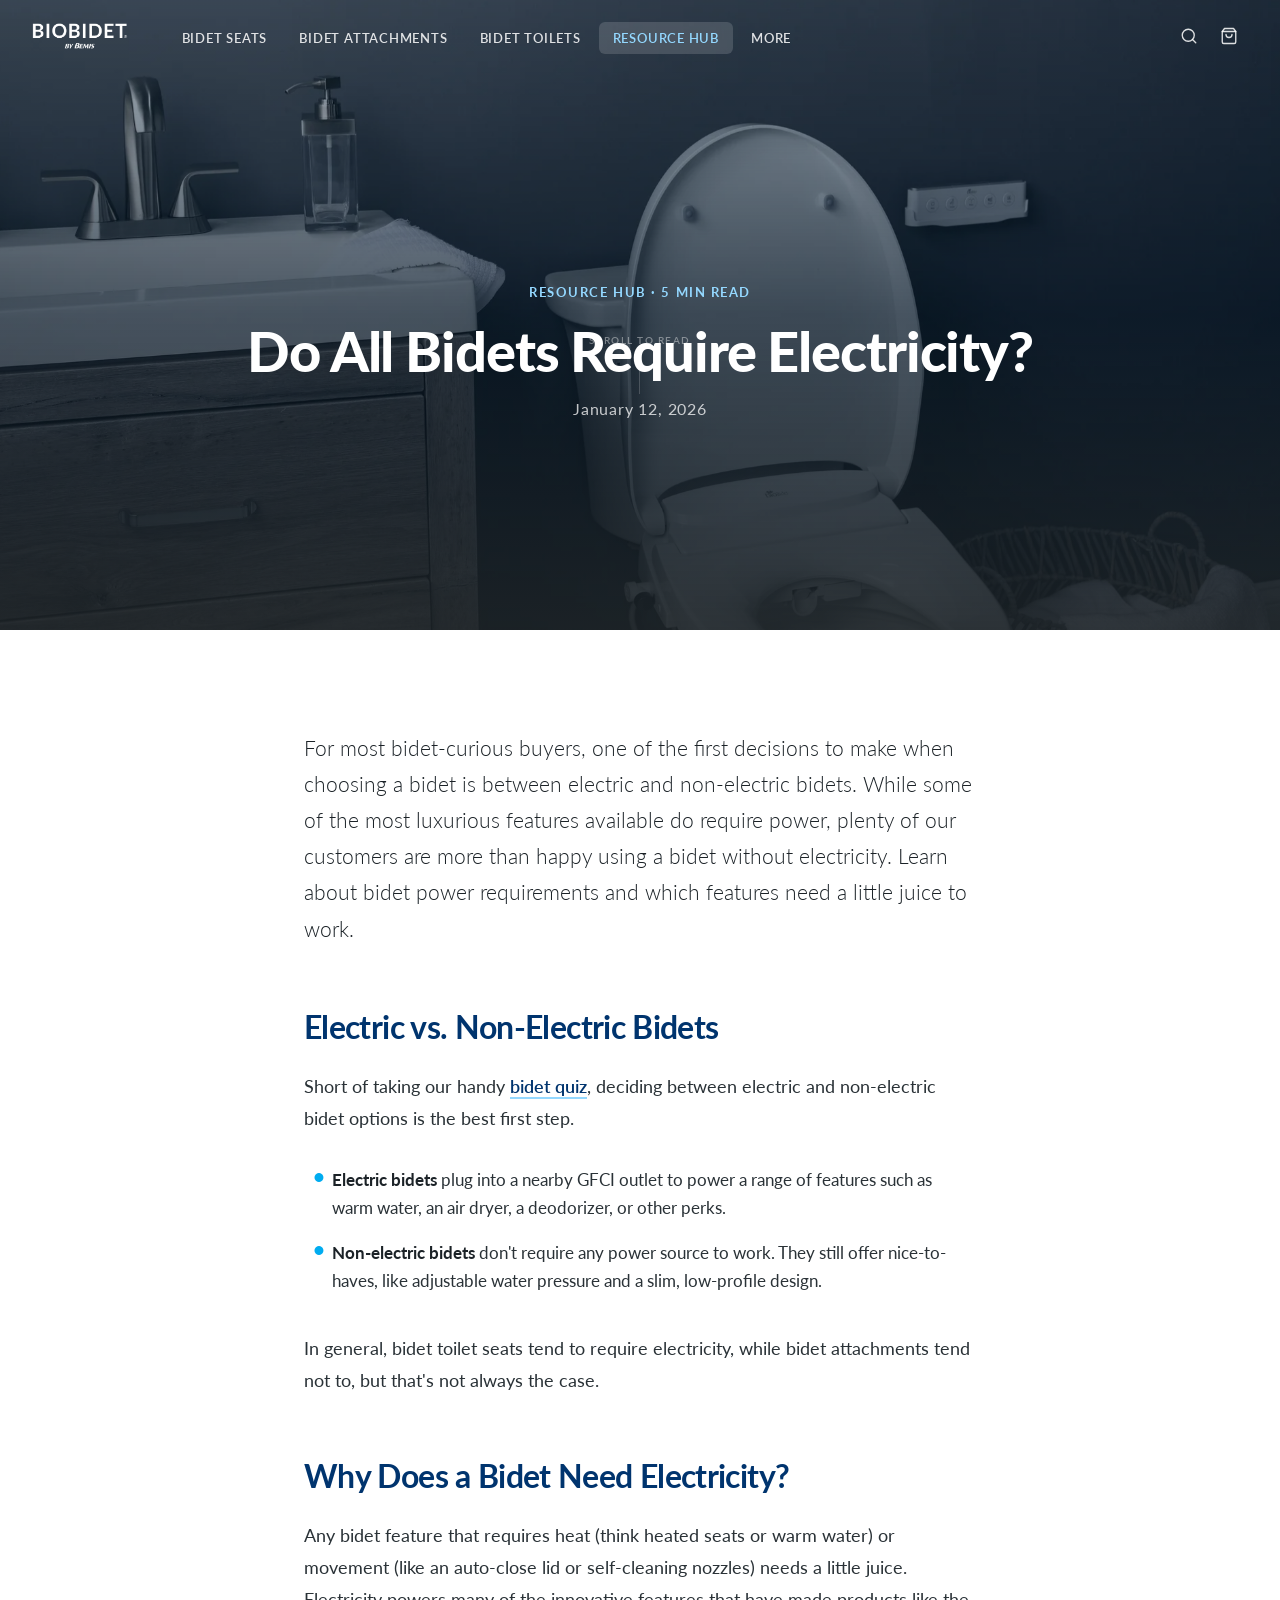
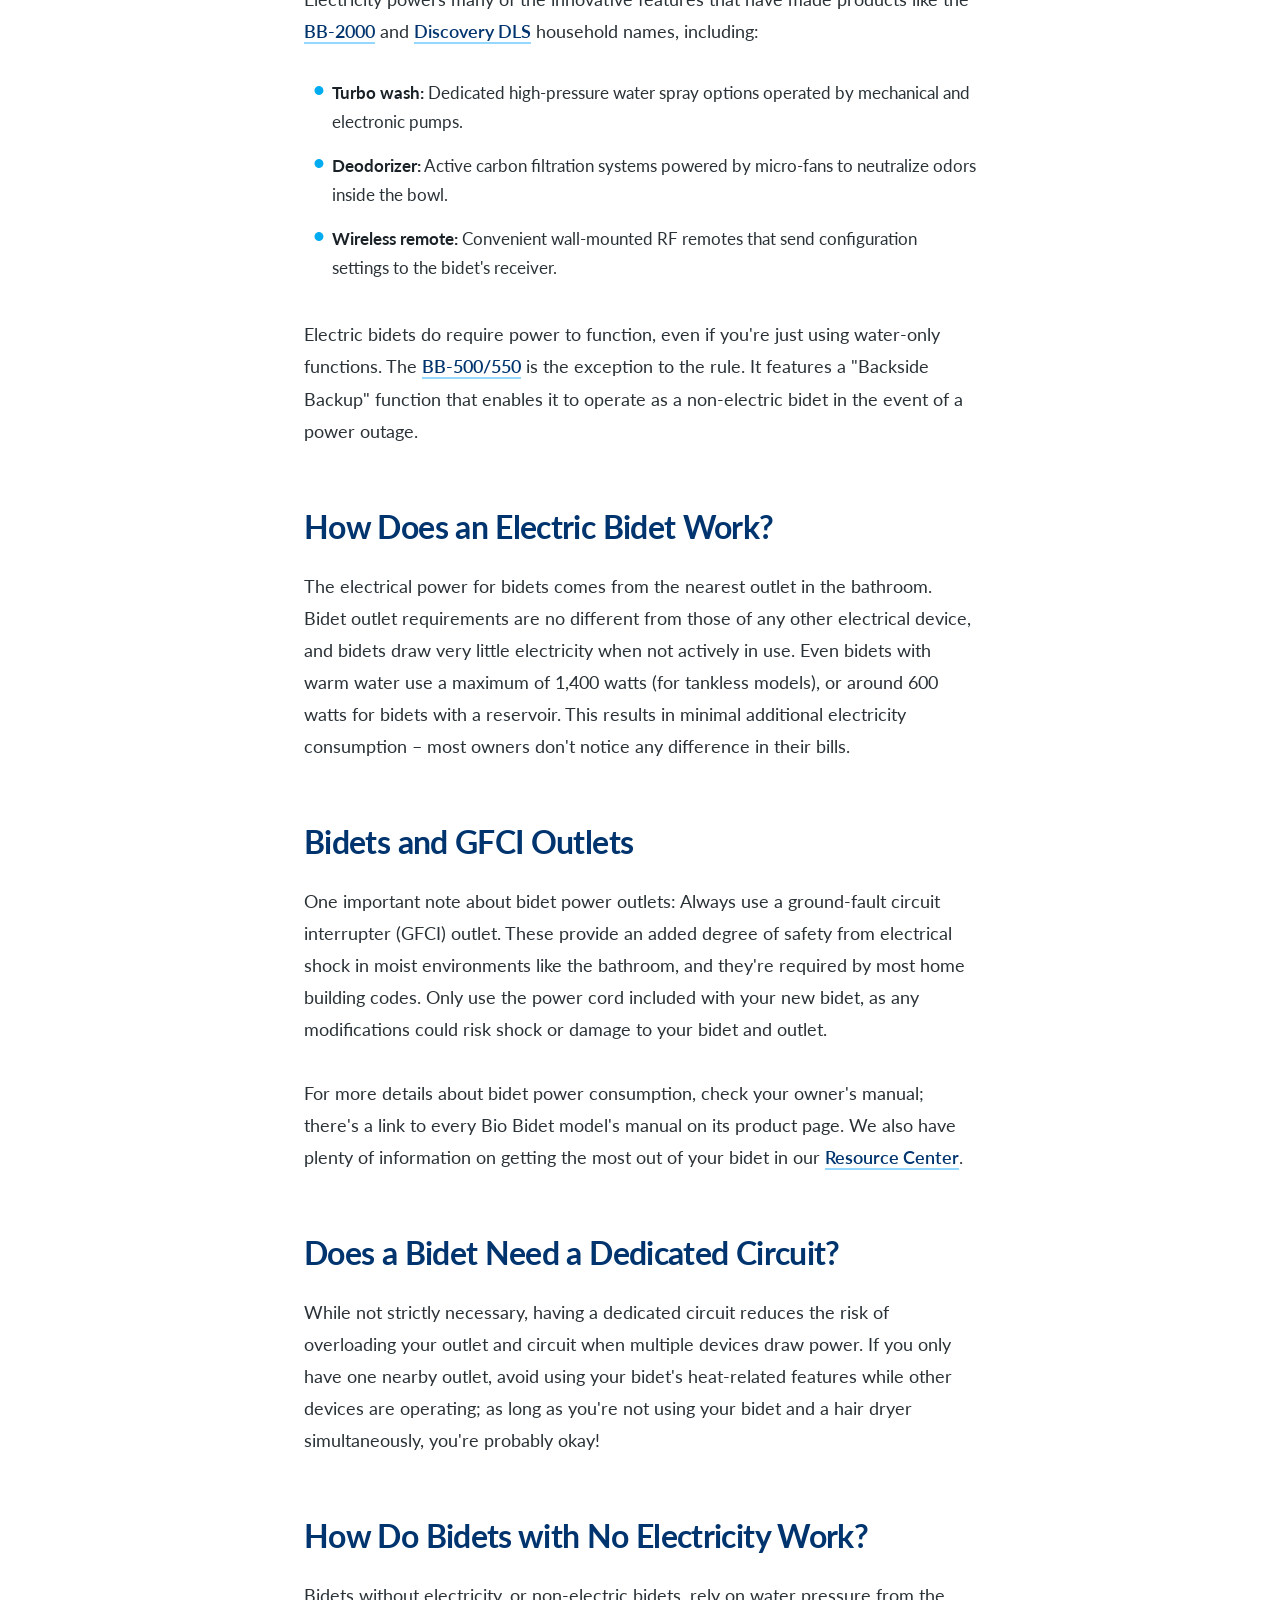
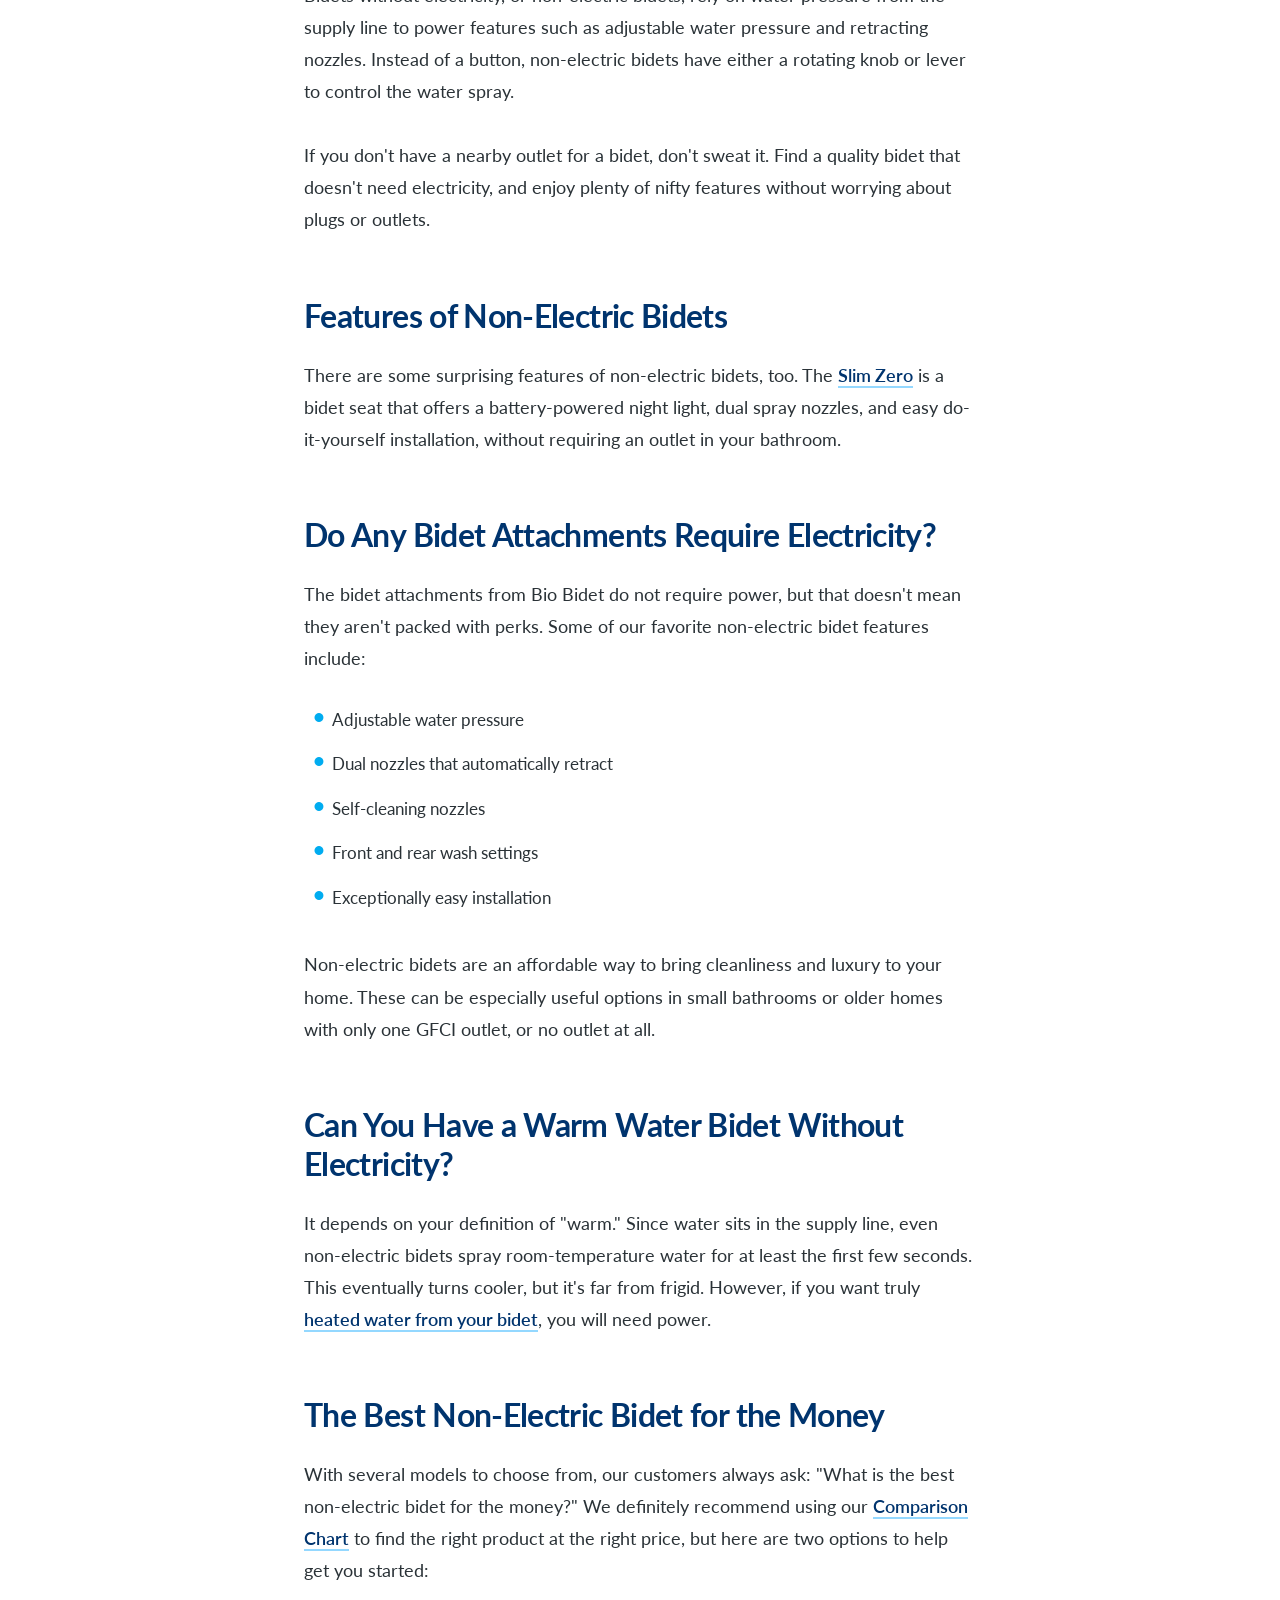
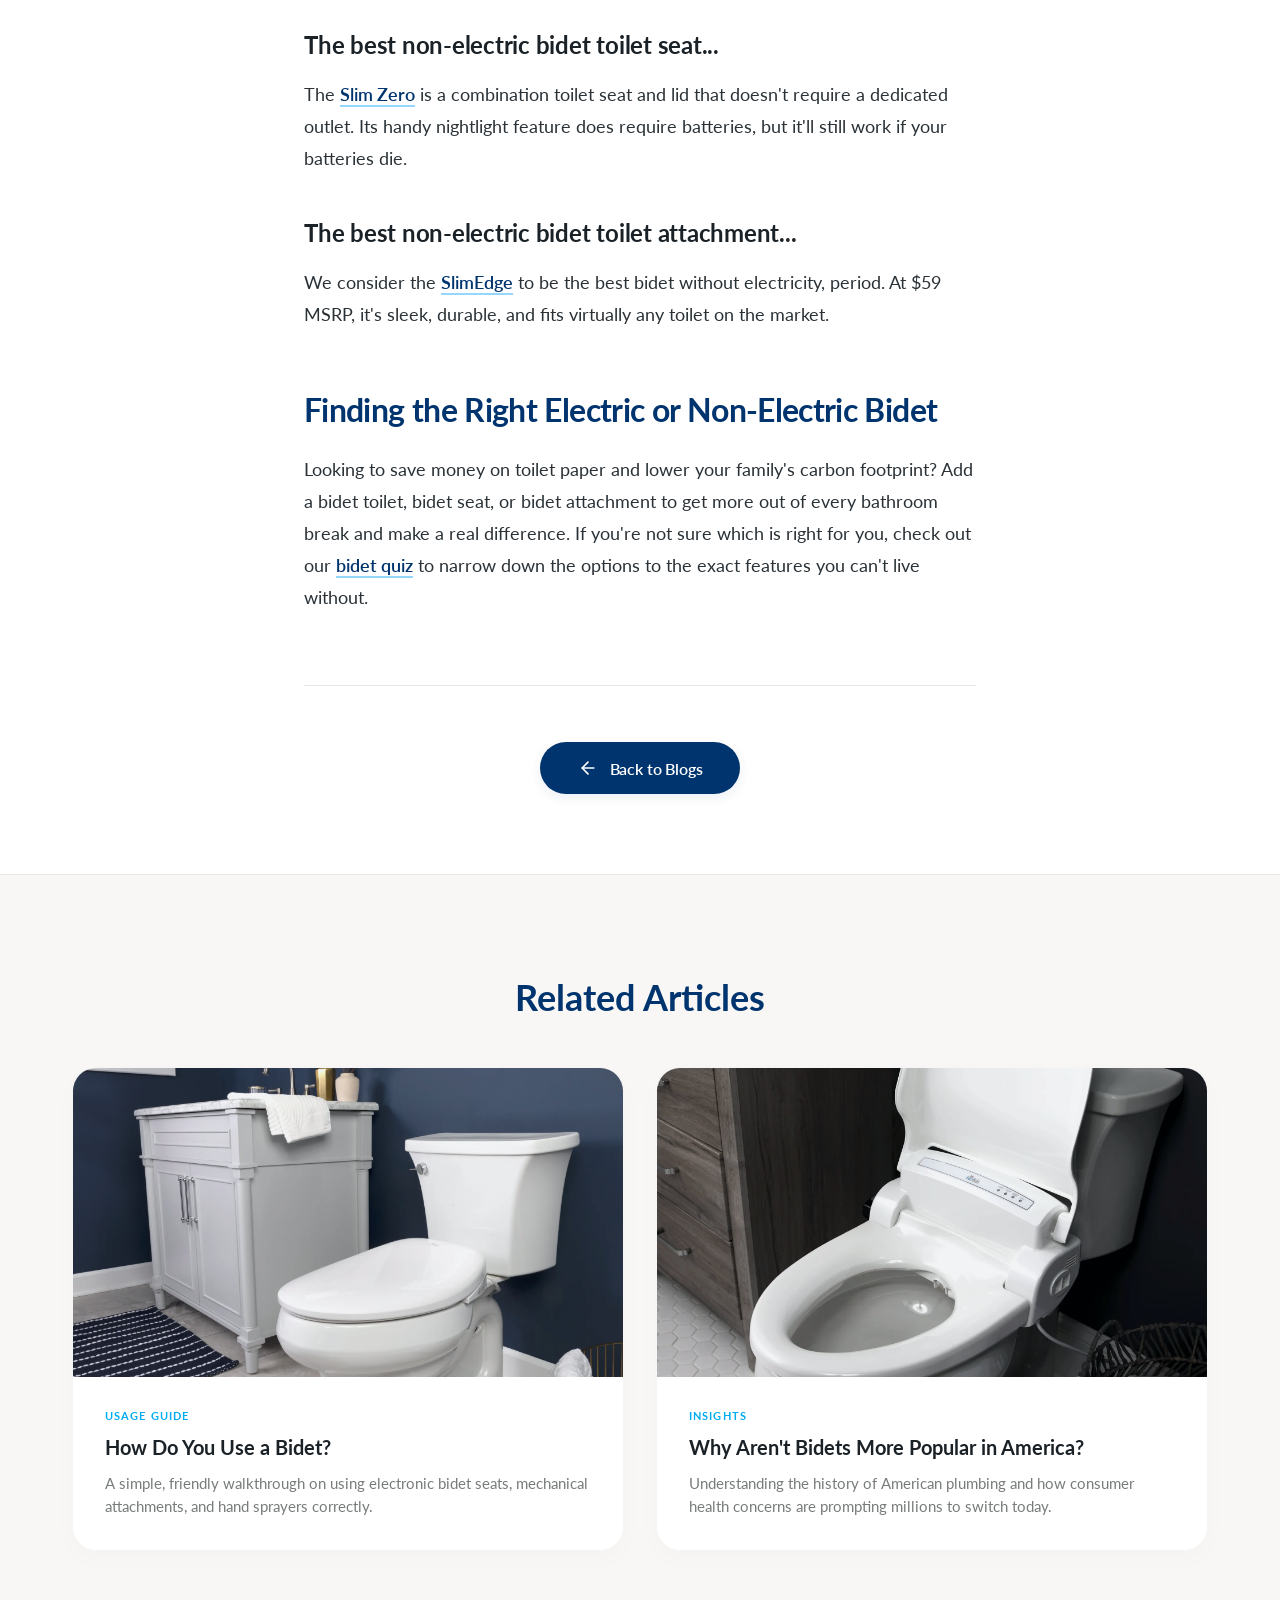
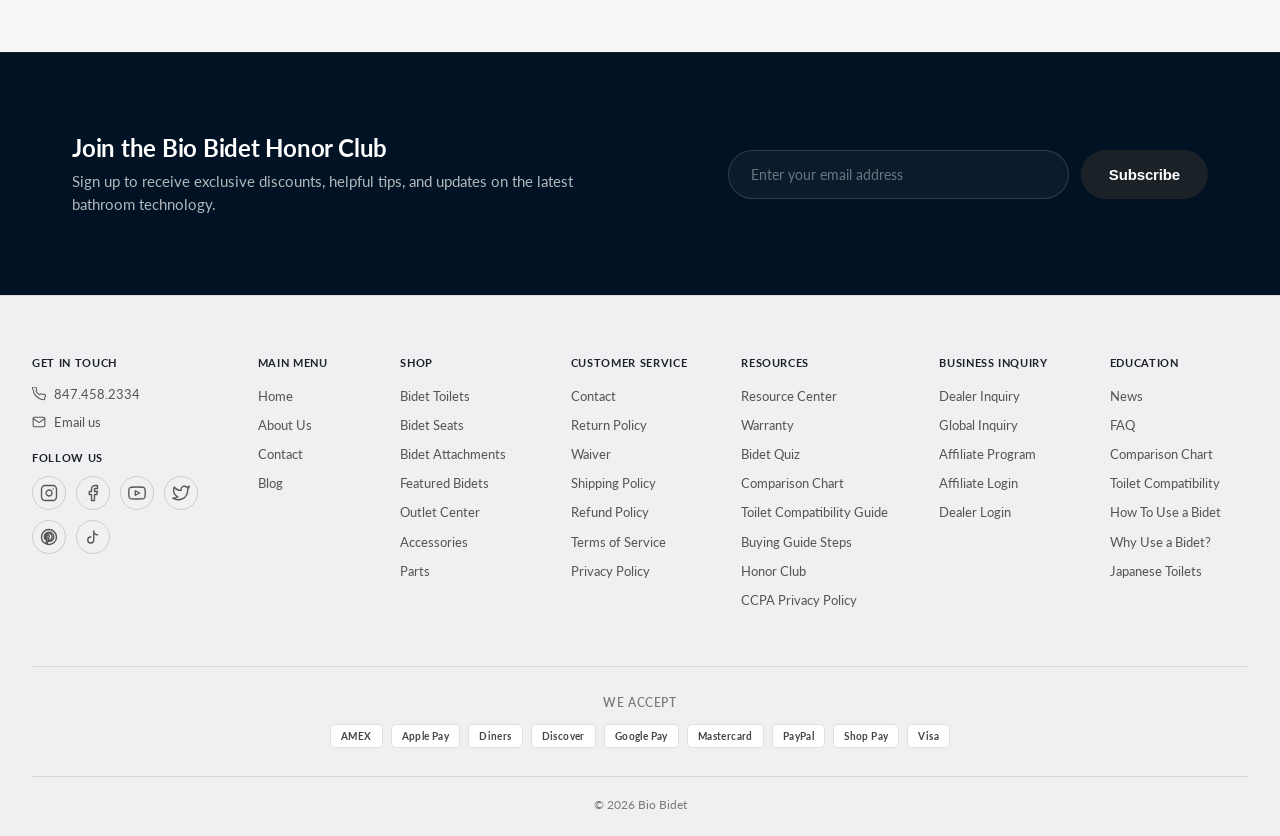
==== wireframes/blog/index.html @ ad61c3a8 "feat: implement blog page wireframe with dedicated styling and navigation integration." ====
<!doctype html>
<html lang="en">
	<head>
		<meta charset="UTF-8" />
		<meta
			name="viewport"
			content="width=device-width, initial-scale=1.0"
		/>
		<title>Do All Bidets Require Electricity? | Bio Bidet</title>
		
		<!-- Google Fonts - Lato -->
		<link rel="preconnect" href="https://fonts.googleapis.com">
		<link rel="preconnect" href="https://fonts.gstatic.com" crossorigin>
		<link href="https://fonts.googleapis.com/css2?family=Lato:ital,wght@0,100;0,300;0,400;0,700;0,900;1,100;1,300;1,400;1,700;1,900&display=swap" rel="stylesheet">
		
		<link
			rel="stylesheet"
			href="styles.css"
		/>
	</head>
	<body>
		<!-- HEADER -->
		<header
			class="site-header transparent-header"
			id="site-header"
		>
			<nav class="nav-inner">
				<a
					href="../../index.html"
					class="nav-logo"
				>
					<img
						src="../../biobidet_images/newbiologo_white_5fd1c86d-9ed9-4a33-ad0b-62abd472718f_160x@2x.avif"
						alt="BioBidet by Bemis"
					/>
				</a>
				<ul class="nav-links">
					<li><a href="../homepage/index.html#featured-seats">Bidet Seats</a></li>
					<li><a href="../homepage/index.html#types">Bidet Attachments</a></li>
					<li><a href="../homepage/index.html#types">Bidet Toilets</a></li>
					<li><a href="index.html" class="active">Resource Hub</a></li>
					<li><a href="../homepage/index.html#support">More</a></li>
				</ul>
				<div class="nav-actions">
					<a
						href="#"
						class="nav-icon"
						aria-label="Search"
					>
						<svg
							width="18"
							height="18"
							viewBox="0 0 24 24"
							fill="none"
							stroke="currentColor"
							stroke-width="1.8"
							stroke-linecap="round"
							stroke-linejoin="round"
						>
							<circle
								cx="11"
								cy="11"
								r="8"
							></circle>
							<line
								x1="21"
								y1="21"
								x2="16.65"
								y2="16.65"
							></line>
						</svg>
					</a>
					<a
						href="#"
						class="nav-icon"
						aria-label="Cart"
					>
						<svg
							width="18"
							height="18"
							viewBox="0 0 24 24"
							fill="none"
							stroke="currentColor"
							stroke-width="1.8"
							stroke-linecap="round"
							stroke-linejoin="round"
						>
							<path d="M6 2L3 6v14a2 2 0 002 2h14a2 2 0 002-2V6l-3-4z"></path>
							<line
								x1="3"
								y1="6"
								x2="21"
								y2="6"
							></line>
							<path d="M16 10a4 4 0 01-8 0"></path>
						</svg>
					</a>
				</div>
			</nav>
		</header>

		<main>
			<!-- FEATURED IMAGE BACKGROUND HERO -->
			<section class="blog-hero">
				<div class="hero-media">
					<img
						src="../../biobidet_images/discovery-dls-lifestyle_web.webp"
						alt="Discovery DLS Premium Bathroom Staging"
						class="hero-img"
					/>
					<div class="hero-overlay"></div>
				</div>
				<div class="hero-content">
					<p class="hero-eyebrow">Resource Hub &middot; 5 min read</p>
					<h1 class="hero-headline">Do All Bidets Require Electricity?</h1>
					<p class="hero-date">January 12, 2026</p>
					<div class="hero-scroll">
						<span>Scroll to read</span>
						<div class="scroll-line"></div>
					</div>
				</div>
			</section>

			<!-- SINGLE COLUMN EDITORIAL ARTICLE BODY -->
			<article class="blog-post-body">
				<div class="container container--narrow">
					
					<p class="article-paragraph lead-paragraph">
						For most bidet-curious buyers, one of the first decisions to make when choosing a bidet is between electric and non-electric bidets. While some of the most luxurious features available do require power, plenty of our customers are more than happy using a bidet without electricity. Learn about bidet power requirements and which features need a little juice to work.
					</p>

					<h2 class="article-h2">Electric vs. Non-Electric Bidets</h2>
					
					<p class="article-paragraph">
						Short of taking our handy <a href="../homepage/index.html#support" class="article-link">bidet quiz</a>, deciding between electric and non-electric bidet options is the best first step.
					</p>
					
					<ul class="article-list">
						<li><strong>Electric bidets</strong> plug into a nearby GFCI outlet to power a range of features such as warm water, an air dryer, a deodorizer, or other perks.</li>
						<li><strong>Non-electric bidets</strong> don't require any power source to work. They still offer nice-to-haves, like adjustable water pressure and a slim, low-profile design.</li>
					</ul>
					
					<p class="article-paragraph">
						In general, bidet toilet seats tend to require electricity, while bidet attachments tend not to, but that's not always the case.
					</p>

					<h2 class="article-h2">Why Does a Bidet Need Electricity?</h2>
					
					<p class="article-paragraph">
						Any bidet feature that requires heat (think heated seats or warm water) or movement (like an auto-close lid or self-cleaning nozzles) needs a little juice. Electricity powers many of the innovative features that have made products like the <a href="../pdp/v2/index.html" class="article-link">BB-2000</a> and <a href="../pdp/v2/index.html" class="article-link">Discovery DLS</a> household names, including:
					</p>
					
					<ul class="article-list">
						<li><strong>Turbo wash:</strong> Dedicated high-pressure water spray options operated by mechanical and electronic pumps.</li>
						<li><strong>Deodorizer:</strong> Active carbon filtration systems powered by micro-fans to neutralize odors inside the bowl.</li>
						<li><strong>Wireless remote:</strong> Convenient wall-mounted RF remotes that send configuration settings to the bidet's receiver.</li>
					</ul>
					
					<p class="article-paragraph">
						Electric bidets do require power to function, even if you're just using water-only functions. The <a href="../pdp/v2/index.html" class="article-link">BB-500/550</a> is the exception to the rule. It features a "Backside Backup" function that enables it to operate as a non-electric bidet in the event of a power outage.
					</p>

					<h2 class="article-h2">How Does an Electric Bidet Work?</h2>
					
					<p class="article-paragraph">
						The electrical power for bidets comes from the nearest outlet in the bathroom. Bidet outlet requirements are no different from those of any other electrical device, and bidets draw very little electricity when not actively in use. Even bidets with warm water use a maximum of 1,400 watts (for tankless models), or around 600 watts for bidets with a reservoir. This results in minimal additional electricity consumption – most owners don't notice any difference in their bills.
					</p>

					<h2 class="article-h2">Bidets and GFCI Outlets</h2>
					
					<p class="article-paragraph">
						One important note about bidet power outlets: Always use a ground-fault circuit interrupter (GFCI) outlet. These provide an added degree of safety from electrical shock in moist environments like the bathroom, and they're required by most home building codes. Only use the power cord included with your new bidet, as any modifications could risk shock or damage to your bidet and outlet.
					</p>
					
					<p class="article-paragraph">
						For more details about bidet power consumption, check your owner's manual; there's a link to every Bio Bidet model's manual on its product page. We also have plenty of information on getting the most out of your bidet in our <a href="../homepage/index.html#support" class="article-link">Resource Center</a>.
					</p>

					<h2 class="article-h2">Does a Bidet Need a Dedicated Circuit?</h2>
					
					<p class="article-paragraph">
						While not strictly necessary, having a dedicated circuit reduces the risk of overloading your outlet and circuit when multiple devices draw power. If you only have one nearby outlet, avoid using your bidet's heat-related features while other devices are operating; as long as you're not using your bidet and a hair dryer simultaneously, you're probably okay!
					</p>

					<h2 class="article-h2">How Do Bidets with No Electricity Work?</h2>
					
					<p class="article-paragraph">
						Bidets without electricity, or non-electric bidets, rely on water pressure from the supply line to power features such as adjustable water pressure and retracting nozzles. Instead of a button, non-electric bidets have either a rotating knob or lever to control the water spray.
					</p>
					
					<p class="article-paragraph">
						If you don't have a nearby outlet for a bidet, don't sweat it. Find a quality bidet that doesn't need electricity, and enjoy plenty of nifty features without worrying about plugs or outlets.
					</p>

					<h2 class="article-h2">Features of Non-Electric Bidets</h2>
					
					<p class="article-paragraph">
						There are some surprising features of non-electric bidets, too. The <a href="../pdp/v2/index.html" class="article-link">Slim Zero</a> is a bidet seat that offers a battery-powered night light, dual spray nozzles, and easy do-it-yourself installation, without requiring an outlet in your bathroom.
					</p>

					<h2 class="article-h2">Do Any Bidet Attachments Require Electricity?</h2>
					
					<p class="article-paragraph">
						The bidet attachments from Bio Bidet do not require power, but that doesn't mean they aren't packed with perks. Some of our favorite non-electric bidet features include:
					</p>
					
					<ul class="article-list">
						<li>Adjustable water pressure</li>
						<li>Dual nozzles that automatically retract</li>
						<li>Self-cleaning nozzles</li>
						<li>Front and rear wash settings</li>
						<li>Exceptionally easy installation</li>
					</ul>
					
					<p class="article-paragraph">
						Non-electric bidets are an affordable way to bring cleanliness and luxury to your home. These can be especially useful options in small bathrooms or older homes with only one GFCI outlet, or no outlet at all.
					</p>

					<h2 class="article-h2">Can You Have a Warm Water Bidet Without Electricity?</h2>
					
					<p class="article-paragraph">
						It depends on your definition of "warm." Since water sits in the supply line, even non-electric bidets spray room-temperature water for at least the first few seconds. This eventually turns cooler, but it's far from frigid. However, if you want truly <a href="../pdp/v2/index.html" class="article-link">heated water from your bidet</a>, you will need power.
					</p>

					<h2 class="article-h2">The Best Non-Electric Bidet for the Money</h2>
					
					<p class="article-paragraph">
						With several models to choose from, our customers always ask: "What is the best non-electric bidet for the money?" We definitely recommend using our <a href="../comparison/index.html" class="article-link">Comparison Chart</a> to find the right product at the right price, but here are two options to help get you started:
					</p>
					
					<h3 class="article-h3">The best non-electric bidet toilet seat...</h3>
					
					<p class="article-paragraph">
						The <a href="../pdp/v2/index.html" class="article-link">Slim Zero</a> is a combination toilet seat and lid that doesn't require a dedicated outlet. Its handy nightlight feature does require batteries, but it'll still work if your batteries die.
					</p>
					
					<h3 class="article-h3">The best non-electric bidet toilet attachment...</h3>
					
					<p class="article-paragraph">
						We consider the <a href="../pdp/v2/index.html" class="article-link">SlimEdge</a> to be the best bidet without electricity, period. At $59 MSRP, it's sleek, durable, and fits virtually any toilet on the market.
					</p>

					<h2 class="article-h2">Finding the Right Electric or Non-Electric Bidet</h2>
					
					<p class="article-paragraph">
						Looking to save money on toilet paper and lower your family's carbon footprint? Add a bidet toilet, bidet seat, or bidet attachment to get more out of every bathroom break and make a real difference. If you're not sure which is right for you, check out our <a href="../homepage/index.html#support" class="article-link">bidet quiz</a> to narrow down the options to the exact features you can't live without.
					</p>

					<!-- BACK TO BLOGS BUTTON SECTION -->
					<div class="blog-back-section text-center">
						<a href="../homepage/index.html#news" class="btn btn-back-to-blogs">
							<svg width="20" height="20" viewBox="0 0 24 24" fill="none" stroke="currentColor" stroke-width="2" stroke-linecap="round" stroke-linejoin="round" class="btn-back-arrow">
								<line x1="19" y1="12" x2="5" y2="12"></line>
								<polyline points="12 19 5 12 12 5"></polyline>
							</svg>
							Back to Blogs
						</a>
					</div>

				</div>
			</article>

			<!-- RELATED ARTICLES CARDS SECTION -->
			<section class="related-articles-section">
				<div class="container">
					<h3 class="related-title text-center reveal-fade">Related Articles</h3>
					<div class="related-grid">
						<!-- Post 2 -->
						<a href="#" class="related-card reveal-up">
							<div class="related-card-media">
								<img src="../../biobidet_images/bb-500-lifestyle_web.webp" alt="Usage instruction tutorial" />
								<div class="related-card-overlay"></div>
							</div>
							<div class="related-card-content">
								<span class="related-card-meta">Usage Guide</span>
								<h4 class="related-card-title">How Do You Use a Bidet?</h4>
								<p class="related-card-excerpt">A simple, friendly walkthrough on using electronic bidet seats, mechanical attachments, and hand sprayers correctly.</p>
							</div>
						</a>

						<!-- Post 3 -->
						<a href="#" class="related-card reveal-up delay-1">
							<div class="related-card-media">
								<img src="../../biobidet_images/bb-1000-lifestyle_web.webp" alt="American hygiene history" />
								<div class="related-card-overlay"></div>
							</div>
							<div class="related-card-content">
								<span class="related-card-meta">Insights</span>
								<h4 class="related-card-title">Why Aren't Bidets More Popular in America?</h4>
								<p class="related-card-excerpt">Understanding the history of American plumbing and how consumer health concerns are prompting millions to switch today.</p>
							</div>
						</a>
					</div>
				</div>
			</section>

			<!-- HONOR CLUB NEWSLETTER SIGNUP -->
			<section class="newsletter-strip">
				<div class="container newsletter-inner reveal-up">
					<div class="newsletter-info">
						<h3>Join the Bio Bidet Honor Club</h3>
						<p>Sign up to receive exclusive discounts, helpful tips, and updates on the latest bathroom technology.</p>
					</div>
					<form class="newsletter-form" onsubmit="event.preventDefault(); alert('Thank you for subscribing!');">
						<input type="email" placeholder="Enter your email address" required aria-label="Email Address" />
						<button type="submit" class="btn btn-dark">Subscribe</button>
					</form>
				</div>
			</section>
		</main>

		<!-- FOOTER -->
		<footer class="site-footer">
			<div class="footer-inner">
				<div class="footer-col footer-col--contact">
					<h4>Get in touch</h4>
					<ul>
						<li>
							<a
								href="tel:8474582334"
								class="footer-contact-link"
							>
								<svg
									width="14"
									height="14"
									viewBox="0 0 24 24"
									fill="none"
									stroke="currentColor"
									stroke-width="1.8"
									stroke-linecap="round"
									stroke-linejoin="round"
								>
									<path
										d="M22 16.92v3a2 2 0 01-2.18 2 19.79 19.79 0 01-8.63-3.07A19.5 19.5 0 013.07 9.8 19.79 19.79 0 0 0 .21 1.18 2 2 0 012.22 0h3a2 2 0 012 1.72c.127.96.361 1.903.7 2.81a2 2 0 01-.45 2.11L6.91 7.09a16 16 0 006 6l.66-.66a2 2 0 012.11-.45c.907.339 1.85.573 2.81.7A2 2 0 0122 16.92z"
									></path>
								</svg>
								847.458.2334
							</a>
						</li>
						<li>
							<a
								href="mailto:info@biobidet.com"
								class="footer-contact-link"
							>
								<svg
									width="14"
									height="14"
									viewBox="0 0 24 24"
									fill="none"
									stroke="currentColor"
									stroke-width="1.8"
									stroke-linecap="round"
									stroke-linejoin="round"
								>
									<path
										d="M4 4h16c1.1 0 2 .9 2 2v12c0 1.1-.9 2-2 2H4c-1.1 0-2-.9-2-2V6c0-1.1.9-2 2-2z"
									></path>
									<polyline points="22,6 12,13 2,6"></polyline>
								</svg>
								Email us
							</a>
						</li>
					</ul>
					<p class="footer-social-label">Follow us</p>
					<div class="footer-social">
						<a
							href="#"
							aria-label="Instagram"
						>
							<svg
								width="18"
								height="18"
								viewBox="0 0 24 24"
								fill="none"
								stroke="currentColor"
								stroke-width="1.8"
								stroke-linecap="round"
								stroke-linejoin="round"
							>
								<rect
									x="2"
									y="2"
									width="20"
									height="20"
									rx="5"
									ry="5"
								></rect>
								<path d="M16 11.37A4 4 0 1112.63 8 4 4 0 0116 11.37z"></path>
								<line
									x1="17.5"
									y1="6.5"
									x2="17.51"
									y2="6.5"
								></line>
							</svg>
						</a>
						<a
							href="#"
							aria-label="Facebook"
						>
							<svg
								width="18"
								height="18"
								viewBox="0 0 24 24"
								fill="none"
								stroke="currentColor"
								stroke-width="1.8"
								stroke-linecap="round"
								stroke-linejoin="round"
							>
								<path
									d="M18 2h-3a5 5 0 00-5 5v3H7v4h3v8h4v-8h3l1-4h-4V7a1 1 0 011-1h3z"
								></path>
							</svg>
						</a>
						<a
							href="#"
							aria-label="YouTube"
						>
							<svg
								width="18"
								height="18"
								viewBox="0 0 24 24"
								fill="none"
								stroke="currentColor"
								stroke-width="1.8"
								stroke-linecap="round"
								stroke-linejoin="round"
							>
								<path
									d="M22.54 6.42a2.78 2.78 0 00-1.95-1.96C18.88 4 12 4 12 4s-6.88 0-8.59.46a2.78 2.78 0 00-1.95 1.96A29 29 0 001 12a29 29 0 00.46 5.58A2.78 2.78 0 003.41 19.6C5.12 20 12 20 12 20s6.88 0 8.59-.46a2.78 2.78 0 001.95-1.95A29 29 0 0023 12a29 29 0 00-.46-5.58z"
								></path>
								<polygon
									points="9.75 15.02 15.5 12 9.75 8.98 9.75 15.02"
								></polygon>
							</svg>
						</a>
						<a
							href="#"
							aria-label="Twitter"
						>
							<svg
								width="18"
								height="18"
								viewBox="0 0 24 24"
								fill="none"
								stroke="currentColor"
								stroke-width="1.8"
								stroke-linecap="round"
								stroke-linejoin="round"
							>
								<path
									d="M23 3a10.9 10.9 0 01-3.14 1.53 4.48 4.48 0 00-7.86 3v1A10.66 10.66 0 013 4s-4 9 5 13a11.64 11.64 0 01-7 2c9 5 20 0 20-11.5a4.5 4.5 0 00-.08-.83A7.72 7.72 0 0023 3z"
								></path>
							</svg>
						</a>
						<a
							href="#"
							aria-label="Pinterest"
						>
							<svg
								width="18"
								height="18"
								viewBox="0 0 24 24"
								fill="none"
								stroke="currentColor"
								stroke-width="1.8"
								stroke-linecap="round"
								stroke-linejoin="round"
							>
								<path
									d="M12 2C6.477 2 2 6.477 2 12c0 4.236 2.636 7.855 6.356 9.312-.088-.791-.167-2.005.035-2.868.181-.78 1.172-4.97 1.172-4.97s-.299-.598-.299-1.482c0-1.388.806-2.428 1.808-2.428.852 0 1.265.64 1.265 1.408 0 .858-.546 2.14-.828 3.33-.236.995.499 1.806 1.476 1.806 1.772 0 3.137-1.868 3.137-4.568 0-2.39-1.716-4.061-4.168-4.061-2.837 0-4.5 2.128-4.5 4.327 0 .857.33 1.775.741 2.278a.3.3 0 01.069.286c-.076.31-.244.995-.277 1.134-.044.183-.146.222-.337.134-1.249-.581-2.03-2.407-2.03-3.874 0-3.154 2.292-6.052 6.608-6.052 3.469 0 6.165 2.473 6.165 5.776 0 3.447-2.173 6.22-5.19 6.22-1.013 0-1.966-.527-2.292-1.148l-.623 2.378c-.226.869-.835 1.958-1.244 2.621.938.29 1.931.446 2.962.446 5.523 0 10-4.477 10-10S17.523 2 12 2z"
								></path>
							</svg>
						</a>
						<a
							href="#"
							aria-label="TikTok"
						>
							<svg
								width="18"
								height="18"
								viewBox="0 0 24 24"
								fill="none"
								stroke="currentColor"
								stroke-width="1.8"
								stroke-linecap="round"
								stroke-linejoin="round"
							>
								<path d="M9 12a4 4 0 104 4V4a5 5 0 005 5"></path>
							</svg>
						</a>
					</div>
				</div>

				<div class="footer-col">
					<h4>Main Menu</h4>
					<ul>
						<li><a href="../homepage/index.html">Home</a></li>
						<li><a href="#">About Us</a></li>
						<li><a href="#">Contact</a></li>
						<li><a href="index.html">Blog</a></li>
					</ul>
				</div>

				<div class="footer-col">
					<h4>Shop</h4>
					<ul>
						<li><a href="#">Bidet Toilets</a></li>
						<li><a href="#">Bidet Seats</a></li>
						<li><a href="#">Bidet Attachments</a></li>
						<li><a href="#">Featured Bidets</a></li>
						<li><a href="#">Outlet Center</a></li>
						<li><a href="#">Accessories</a></li>
						<li><a href="#">Parts</a></li>
					</ul>
				</div>

				<div class="footer-col">
					<h4>Customer Service</h4>
					<ul>
						<li><a href="#">Contact</a></li>
						<li><a href="#">Return Policy</a></li>
						<li><a href="#">Waiver</a></li>
						<li><a href="#">Shipping Policy</a></li>
						<li><a href="#">Refund Policy</a></li>
						<li><a href="#">Terms of Service</a></li>
						<li><a href="#">Privacy Policy</a></li>
					</ul>
				</div>

				<div class="footer-col">
					<h4>Resources</h4>
					<ul>
						<li><a href="#">Resource Center</a></li>
						<li><a href="#">Warranty</a></li>
						<li><a href="#">Bidet Quiz</a></li>
						<li><a href="../comparison/index.html">Comparison Chart</a></li>
						<li><a href="#">Toilet Compatibility Guide</a></li>
						<li><a href="#">Buying Guide Steps</a></li>
						<li><a href="#">Honor Club</a></li>
						<li><a href="#">CCPA Privacy Policy</a></li>
					</ul>
				</div>

				<div class="footer-col">
					<h4>Business Inquiry</h4>
					<ul>
						<li><a href="#">Dealer Inquiry</a></li>
						<li><a href="#">Global Inquiry</a></li>
						<li><a href="#">Affiliate Program</a></li>
						<li><a href="#">Affiliate Login</a></li>
						<li><a href="#">Dealer Login</a></li>
					</ul>
				</div>

				<div class="footer-col">
					<h4>Education</h4>
					<ul>
						<li><a href="#">News</a></li>
						<li><a href="#">FAQ</a></li>
						<li><a href="../comparison/index.html">Comparison Chart</a></li>
						<li><a href="#">Toilet Compatibility</a></li>
						<li><a href="#">How To Use a Bidet</a></li>
						<li><a href="#">Why Use a Bidet?</a></li>
						<li><a href="#">Japanese Toilets</a></li>
					</ul>
				</div>
			</div>

			<div class="footer-payments">
				<p class="footer-payments-label">We accept</p>
				<div class="payment-icons">
					<span class="payment-badge">AMEX</span>
					<span class="payment-badge">Apple Pay</span>
					<span class="payment-badge">Diners</span>
					<span class="payment-badge">Discover</span>
					<span class="payment-badge">Google Pay</span>
					<span class="payment-badge">Mastercard</span>
					<span class="payment-badge">PayPal</span>
					<span class="payment-badge">Shop Pay</span>
					<span class="payment-badge">Visa</span>
				</div>
			</div>

			<div class="footer-bottom">
				<p>&copy; 2026 Bio Bidet</p>
			</div>
		</footer>

		<script src="script.js"></script>
	</body>
</html>
---- wireframes/blog/styles.css ----
/* ============================================================
   BASE & RESET
   ============================================================ */
*, *::before, *::after {
    margin: 0;
    padding: 0;
    box-sizing: border-box;
}

:root {
    --font:   Lato, "Avenir Next", "Helvetica Neue", Arial, sans-serif;
    --black:  #1b2227;
    --ink:    #2a3237; /* Softer dark text for editorial body readability */
    --mid:    #777b7a;
    --light:  #e6e7e8;
    --white:  #ffffff;
    --navy:   #00346e;
    --navy-dark: #002042;
    --navy-deep: #001224;
    --navy-h: #1c4b8e;
    --cyan:   #00acf0;
    --cyan-l: #94d8ff;
    --mist:   #f8f7f5; /* Warm editorial gray background for related section */
    --radius: 20px;
    --card-radius: 24px;
    --ease:   cubic-bezier(0.25, 0.46, 0.45, 0.94);
}

html { 
    scroll-behavior: smooth; 
}

body {
    font-family: var(--font);
    color: var(--black);
    background: var(--white);
    overflow-x: hidden;
    -webkit-font-smoothing: antialiased;
    -moz-osx-font-smoothing: grayscale;
}

img  { display: block; max-width: 100%; }
a    { text-decoration: none; color: inherit; }
ul   { list-style: none; }

/* Global layout helpers */
.container {
    max-width: 1200px;
    margin: 0 auto;
    padding: 0 32px;
}

.container--narrow {
    max-width: 720px; /* Restrict reading lane to ~70 chars for premium typography */
    padding: 0 24px;
}

.text-center {
    text-align: center;
}

/* ============================================================
   HEADER
   ============================================================ */
.site-header {
    position: fixed;
    top: 0; left: 0; right: 0;
    z-index: 1000;
    background: var(--navy);
    transition: background-color 0.4s var(--ease), box-shadow 0.4s var(--ease);
}

.site-header.transparent-header {
    background: transparent;
    box-shadow: none;
}

.site-header.transparent-header.scrolled {
    background: var(--navy);
    box-shadow: 0 2px 24px rgba(0, 0, 0, 0.35);
}

.nav-inner {
    max-width: 1280px;
    margin: 0 auto;
    padding: 0 32px;
    height: 72px;
    display: flex;
    align-items: center;
    gap: 40px;
}

.nav-logo {
    flex-shrink: 0;
    display: flex;
    align-items: center;
}

.nav-logo img {
    height: 32px;
    width: auto;
}

.nav-links {
    display: flex;
    align-items: center;
    gap: 4px;
    flex: 1;
}

.nav-links a {
    font-size: 13px;
    font-weight: 600;
    letter-spacing: 0.06em;
    text-transform: uppercase;
    color: rgba(255, 255, 255, 0.85);
    padding: 8px 14px;
    border-radius: 6px;
    white-space: nowrap;
    transition: background 0.2s ease, color 0.2s ease;
}

.nav-links a:hover {
    background: rgba(255, 255, 255, 0.12);
    color: #fff;
}

.nav-links a.active {
    background: rgba(255, 255, 255, 0.15);
    color: var(--cyan-l);
}

.nav-actions {
    display: flex;
    align-items: center;
    gap: 2px;
}

.nav-icon {
    display: flex;
    align-items: center;
    justify-content: center;
    width: 38px;
    height: 38px;
    border-radius: 8px;
    color: rgba(255, 255, 255, 0.85);
    transition: background 0.2s ease, color 0.2s ease;
}

.nav-icon:hover {
    background: rgba(255, 255, 255, 0.12);
    color: #fff;
}

/* ============================================================
   BUTTONS
   ============================================================ */
.btn {
    display: inline-flex;
    align-items: center;
    justify-content: center;
    padding: 14px 28px;
    border-radius: 980px;
    font-size: 15px;
    font-weight: 600;
    letter-spacing: -0.01em;
    cursor: pointer;
    border: none;
    transition: background 0.22s ease, transform 0.18s ease, box-shadow 0.22s ease;
    white-space: nowrap;
    text-align: center;
}

.btn-primary { 
    background: var(--cyan); 
    color: var(--black); 
}
.btn-primary:hover { 
    background: var(--cyan-l); 
    transform: scale(1.02); 
    box-shadow: 0 4px 15px rgba(0, 172, 240, 0.25);
}

.btn-dark { 
    background: var(--black); 
    color: #fff; 
}
.btn-dark:hover { 
    background: var(--navy-h); 
    transform: scale(1.02); 
}

.btn-white { 
    background: #fff; 
    color: var(--black); 
}
.btn-white:hover { 
    background: var(--light); 
    transform: scale(1.02); 
}

/* ============================================================
   BLOG HERO
   ============================================================ */
.blog-hero {
    position: relative;
    height: 70vh;
    min-height: 520px;
    max-height: 800px;
    display: flex;
    align-items: center;
    justify-content: center;
    overflow: hidden;
    background: var(--navy-deep);
}

.hero-media {
    position: absolute;
    inset: 0;
    width: 100%;
    height: 100%;
}

.hero-img {
    width: 100%;
    height: 115%; /* Extra height for parallax travel */
    object-fit: cover;
    object-position: center 30%;
    will-change: transform;
}

.hero-overlay {
    position: absolute;
    inset: 0;
    background: linear-gradient(
        180deg,
        rgba(0, 32, 66, 0.35) 0%,
        rgba(0, 18, 36, 0.70) 50%,
        rgba(27, 34, 39, 0.90) 100%
    );
}

.hero-content {
    position: relative;
    z-index: 2;
    text-align: center;
    color: #fff;
    max-width: 860px;
    padding: 0 28px;
    margin-top: 72px; /* Offset header height */
}

.hero-eyebrow {
    font-size: 13px;
    font-weight: 700;
    letter-spacing: 0.12em;
    text-transform: uppercase;
    color: var(--cyan-l);
    margin-bottom: 20px;
    opacity: 0;
    transform: translateY(18px);
    animation: fadeUp 0.8s var(--ease) forwards 0.3s;
}

.hero-headline {
    font-size: clamp(34px, 5vw, 56px);
    font-weight: 900;
    letter-spacing: -0.02em;
    line-height: 1.1;
    color: #fff;
    margin-bottom: 18px;
    opacity: 0;
    transform: translateY(30px);
    animation: fadeUp 0.9s var(--ease) forwards 0.55s;
}

.hero-date {
    font-size: 16px;
    font-weight: 400;
    color: rgba(255, 255, 255, 0.75);
    letter-spacing: 0.05em;
    opacity: 0;
    transform: translateY(18px);
    animation: fadeUp 0.8s var(--ease) forwards 0.8s;
}

.hero-scroll {
    position: absolute;
    bottom: 24px;
    left: 50%;
    transform: translateX(-50%);
    display: flex;
    flex-direction: column;
    align-items: center;
    gap: 8px;
    color: rgba(255, 255, 255, 0.4);
    font-size: 10px;
    font-weight: 600;
    letter-spacing: 0.15em;
    text-transform: uppercase;
    opacity: 0;
    animation: fadeIn 1s ease forwards 1.2s;
}

.scroll-line {
    width: 1px;
    height: 40px;
    background: rgba(255, 255, 255, 0.18);
    position: relative;
    overflow: hidden;
}

.scroll-line::after {
    content: '';
    position: absolute;
    top: -100%;
    left: 0;
    width: 100%;
    height: 100%;
    background: rgba(255, 255, 255, 0.70);
    animation: scrollDrop 1.8s ease-in-out infinite 2s;
}

/* ============================================================
   SINGLE COLUMN EDITORIAL BODY
   ============================================================ */
.blog-post-body {
    padding: 100px 0 80px;
    background: var(--white);
}

/* Typography styles inside the article */
.article-paragraph {
    font-size: 18px;
    line-height: 1.78;
    color: var(--ink);
    margin-bottom: 32px;
    font-weight: 400;
}

.lead-paragraph {
    font-size: 21px;
    line-height: 1.72;
    color: var(--black);
    font-weight: 300;
    margin-bottom: 44px;
}

/* Drop cap style for first character */
.drop-cap {
    float: left;
    font-size: 4.8rem;
    line-height: 0.82;
    font-weight: 900;
    color: var(--navy);
    margin-right: 12px;
    margin-top: 4px;
}

.article-h2 {
    font-size: clamp(26px, 3.8vw, 32px);
    font-weight: 700;
    color: var(--navy);
    margin-top: 60px;
    margin-bottom: 24px;
    line-height: 1.22;
    letter-spacing: -0.02em;
}

.article-h3 {
    font-size: clamp(20px, 2.8vw, 24px);
    font-weight: 700;
    color: var(--black);
    margin-top: 44px;
    margin-bottom: 18px;
    line-height: 1.25;
    letter-spacing: -0.01em;
}

/* Inline links in text content */
.article-link {
    color: var(--navy);
    font-weight: 600;
    border-bottom: 2px solid var(--cyan-l);
    transition: color 0.2s var(--ease), border-color 0.2s var(--ease);
}

.article-link:hover {
    color: var(--cyan);
    border-color: var(--cyan);
}

/* Styled unordered list elements */
.article-list {
    margin-bottom: 36px;
    padding-left: 0;
}

.article-list li {
    position: relative;
    padding-left: 28px;
    margin-bottom: 16px;
    font-size: 17px;
    line-height: 1.68;
    color: var(--ink);
}

.article-list li::before {
    content: "•";
    position: absolute;
    left: 8px;
    color: var(--cyan);
    font-size: 24px;
    line-height: 1;
    top: -2px;
}

.article-list li strong {
    color: var(--black);
    font-weight: 700;
}

/* Elegant pullquote block */
.article-pullquote {
    font-style: italic;
    font-size: 23px;
    line-height: 1.65;
    font-weight: 300;
    color: var(--navy);
    border-left: 4px solid var(--cyan);
    padding: 16px 0 16px 36px;
    margin: 56px 0;
    background: transparent;
}

/* Inline editorial media blocks */
.inline-media {
    margin: 56px 0;
}

.inline-media-img {
    width: 100%;
    height: auto;
    border-radius: 16px;
    box-shadow: 0 16px 40px rgba(0, 0, 0, 0.08);
}

.inline-media-caption {
    font-size: 14px;
    line-height: 1.6;
    color: var(--mid);
    margin-top: 16px;
    text-align: center;
    display: block;
    font-style: italic;
    max-width: 640px;
    margin-left: auto;
    margin-right: auto;
}

/* Back to blogs section divider and button */
.blog-back-section {
    margin-top: 72px;
    padding-top: 56px;
    border-top: 1px solid var(--light);
}

.btn-back-to-blogs {
    display: inline-flex;
    align-items: center;
    gap: 12px;
    background: var(--navy);
    color: var(--white);
    padding: 16px 38px;
    font-weight: 600;
    font-size: 16px;
    border-radius: 999px;
    box-shadow: 0 4px 12px rgba(0, 52, 110, 0.08);
    transition: background 0.25s var(--ease), transform 0.25s var(--ease), box-shadow 0.25s var(--ease);
}

.btn-back-to-blogs:hover {
    background: var(--navy-h);
    transform: translateY(-2px);
    box-shadow: 0 8px 24px rgba(0, 52, 110, 0.20);
}

.btn-back-arrow {
    transition: transform 0.25s var(--ease);
}

.btn-back-to-blogs:hover .btn-back-arrow {
    transform: translateX(-4px);
}

/* ============================================================
   RELATED ARTICLES GRID
   ============================================================ */
.related-articles-section {
    padding: 100px 0;
    background: var(--mist);
    border-top: 1px solid var(--light);
}

.related-title {
    font-size: clamp(26px, 3.5vw, 36px);
    font-weight: 700;
    color: var(--navy);
    margin-bottom: 48px;
}

.related-grid {
    display: grid;
    grid-template-columns: 1fr 1fr;
    gap: 32px;
}

.related-card {
    background: var(--white);
    border-radius: var(--card-radius);
    border: 1px solid rgba(0, 0, 0, 0.04);
    overflow: hidden;
    box-shadow: 0 8px 24px rgba(0, 0, 0, 0.02);
    display: flex;
    flex-direction: column;
    transition: transform 0.35s var(--ease), box-shadow 0.35s var(--ease);
}

.related-card:hover {
    transform: translateY(-6px);
    box-shadow: 0 20px 48px rgba(0, 0, 0, 0.06);
}

.related-card-media {
    position: relative;
    aspect-ratio: 16/9;
    overflow: hidden;
}

.related-card-media img {
    width: 100%;
    height: 100%;
    object-fit: cover;
    transition: transform 0.6s var(--ease);
}

.related-card:hover .related-card-media img {
    transform: scale(1.04);
}

.related-card-overlay {
    position: absolute;
    inset: 0;
    background: rgba(0, 32, 66, 0.05);
    transition: opacity 0.35s ease;
}

.related-card:hover .related-card-overlay {
    opacity: 0;
}

.related-card-content {
    padding: 32px;
    flex: 1;
    display: flex;
    flex-direction: column;
}

.related-card-meta {
    font-size: 11px;
    font-weight: 700;
    text-transform: uppercase;
    letter-spacing: 0.1em;
    color: var(--cyan);
    margin-bottom: 12px;
    display: block;
}

.related-card-title {
    font-size: 20px;
    font-weight: 700;
    color: var(--black);
    line-height: 1.35;
    margin-bottom: 12px;
    transition: color 0.2s ease;
}

.related-card:hover .related-card-title {
    color: var(--navy);
}

.related-card-excerpt {
    font-size: 14.5px;
    line-height: 1.55;
    color: var(--mid);
    margin-bottom: 0;
}

/* ============================================================
   NEWSLETTER SIGN UP
   ============================================================ */
.newsletter-strip {
    padding: 80px 28px;
    background: var(--navy-deep);
    color: var(--white);
    border-top: 1px solid rgba(255, 255, 255, 0.05);
}

.newsletter-inner {
    display: flex;
    justify-content: space-between;
    align-items: center;
    gap: 48px;
}

.newsletter-info h3 {
    font-size: 24px;
    font-weight: 700;
    margin-bottom: 8px;
    color: var(--white);
    letter-spacing: -0.01em;
}

.newsletter-info p {
    font-size: 15px;
    color: rgba(255, 255, 255, 0.7);
    line-height: 1.5;
    max-width: 520px;
}

.newsletter-form {
    display: flex;
    gap: 12px;
    flex: 1;
    max-width: 480px;
    width: 100%;
}

.newsletter-form input {
    flex: 1;
    padding: 15px 22px;
    border-radius: 999px;
    border: 1px solid rgba(255, 255, 255, 0.15);
    background: rgba(255, 255, 255, 0.04);
    color: var(--white);
    font-family: var(--font);
    font-size: 14px;
    transition: border-color 0.3s ease, background 0.3s ease, box-shadow 0.3s ease;
}

.newsletter-form input::placeholder {
    color: rgba(255, 255, 255, 0.4);
}

.newsletter-form input:focus {
    outline: none;
    border-color: var(--cyan);
    background: rgba(255, 255, 255, 0.08);
    box-shadow: 0 0 10px rgba(0, 172, 240, 0.15);
}

/* ============================================================
   FOOTER
   ============================================================ */
.site-footer {
    background: #f0f0f2;
    border-top: 1px solid rgba(0, 0, 0, 0.08);
    padding: 60px 32px 0;
}

.footer-inner {
    max-width: 1280px;
    margin: 0 auto;
    display: grid;
    grid-template-columns: 1.4fr 0.8fr 1fr 1fr 1.2fr 1fr 1fr;
    gap: 32px;
    padding-bottom: 48px;
}

.footer-col h4 {
    font-size: 11px;
    font-weight: 700;
    color: var(--black);
    margin-bottom: 16px;
    letter-spacing: 0.06em;
    text-transform: uppercase;
}

.footer-col li { margin-bottom: 9px; }

.footer-col a {
    font-size: 13px;
    color: #555;
    transition: color 0.2s ease;
    line-height: 1.4;
}

.footer-col a:hover { color: var(--black); }

/* Contact column */
.footer-col--contact .footer-contact-link {
    display: flex;
    align-items: center;
    gap: 8px;
    font-size: 13px;
    color: #555;
    margin-bottom: 10px;
    transition: color 0.2s ease;
}

.footer-col--contact .footer-contact-link:hover { color: var(--black); }

.footer-social-label {
    font-size: 11px;
    font-weight: 700;
    letter-spacing: 0.06em;
    text-transform: uppercase;
    color: var(--black);
    margin-top: 20px;
    margin-bottom: 12px;
}

.footer-social {
    display: flex;
    align-items: center;
    gap: 10px;
    flex-wrap: wrap;
}

.footer-social a {
    display: flex;
    align-items: center;
    justify-content: center;
    width: 34px;
    height: 34px;
    border-radius: 50%;
    color: #555;
    border: 1px solid rgba(0,0,0,0.15);
    transition: color 0.2s ease, border-color 0.2s ease, background 0.2s ease;
}

.footer-social a:hover {
    color: var(--black);
    border-color: rgba(0,0,0,0.35);
    background: rgba(0,0,0,0.04);
}

/* Payment row */
.footer-payments {
    max-width: 1280px;
    margin: 0 auto;
    padding: 28px 0;
    border-top: 1px solid rgba(0,0,0,0.1);
    text-align: center;
}

.footer-payments-label {
    font-size: 12px;
    font-weight: 600;
    letter-spacing: 0.05em;
    text-transform: uppercase;
    color: var(--mid);
    margin-bottom: 14px;
}

.payment-icons {
    display: flex;
    align-items: center;
    justify-content: center;
    gap: 8px;
    flex-wrap: wrap;
}

.payment-badge {
    display: inline-block;
    font-size: 10px;
    font-weight: 700;
    letter-spacing: 0.04em;
    color: #444;
    background: #fff;
    border: 1px solid rgba(0,0,0,0.12);
    border-radius: 5px;
    padding: 5px 10px;
    white-space: nowrap;
}

/* Bottom bar */
.footer-bottom {
    max-width: 1280px;
    margin: 0 auto;
    padding: 20px 0 24px;
    border-top: 1px solid rgba(0,0,0,0.1);
    text-align: center;
}

.footer-bottom p {
    font-size: 12px;
    color: var(--mid);
}

.footer-bottom a {
    color: var(--mid);
    transition: color 0.2s ease;
}

.footer-bottom a:hover { color: var(--black); }

/* ============================================================
   KEYFRAMES
   ============================================================ */
@keyframes fadeUp  { to { opacity: 1; transform: translateY(0); } }
@keyframes fadeIn  { to { opacity: 1; } }
@keyframes scrollDrop {
    0%   { top: -100%; }
    100% { top: 120%; }
}

/* ============================================================
   SCROLL REVEAL SYSTEM
   ============================================================ */
.reveal-fade,
.reveal-up,
.reveal-left,
.reveal-right {
    opacity: 0;
    transition: opacity 0.8s var(--ease), transform 0.8s var(--ease);
    will-change: opacity, transform;
}

.reveal-up    { transform: translateY(40px); }
.reveal-left  { transform: translateX(-40px); }
.reveal-right { transform: translateX(40px); }

.delay-1 { transition-delay: 0.15s; }
.delay-2 { transition-delay: 0.30s; }
.delay-3 { transition-delay: 0.45s; }

.is-visible {
    opacity: 1 !important;
    transform: translate(0, 0) !important;
}

/* ============================================================
   RESPONSIVE DESIGN
   ============================================================ */
@media (max-width: 1080px) {
    .footer-inner {
        grid-template-columns: repeat(4, 1fr);
    }
}

@media (max-width: 960px) {
    .nav-links { 
        display: none; 
    }
    
    .related-grid {
        grid-template-columns: 1fr;
        gap: 24px;
    }
    
    .newsletter-inner {
        flex-direction: column;
        text-align: center;
        gap: 32px;
    }
    
    .newsletter-form {
        max-width: 100%;
    }
}

@media (max-width: 700px) {
    .footer-inner {
        grid-template-columns: repeat(2, 1fr);
    }
    
    .blog-post-body {
        padding: 60px 0;
    }
}

@media (max-width: 560px) {
    .hero-scroll { display: none; }
    
    .newsletter-form {
        flex-direction: column;
        gap: 16px;
    }
    
    .newsletter-form input {
        border-radius: 999px;
        text-align: center;
    }
    
    .newsletter-form button {
        border-radius: 999px;
    }
    
    .footer-inner {
        grid-template-columns: 1fr;
    }
}
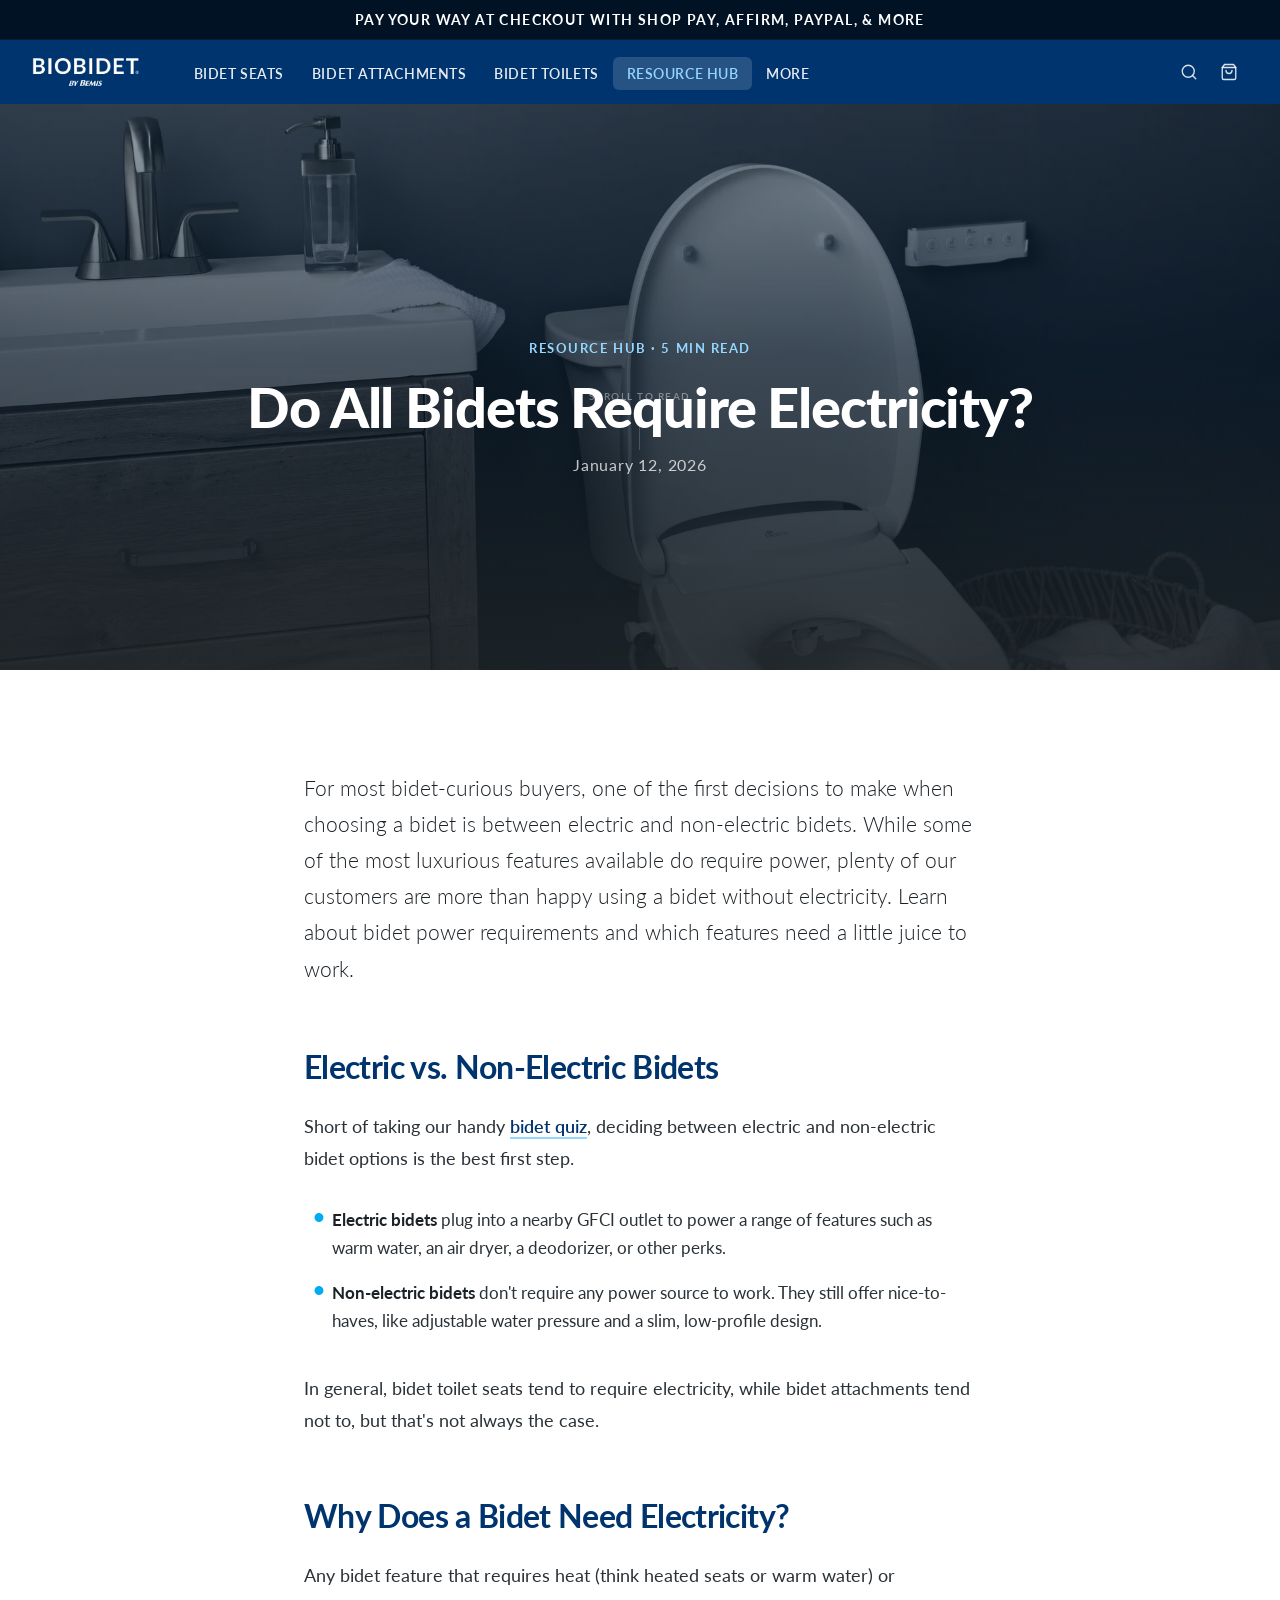
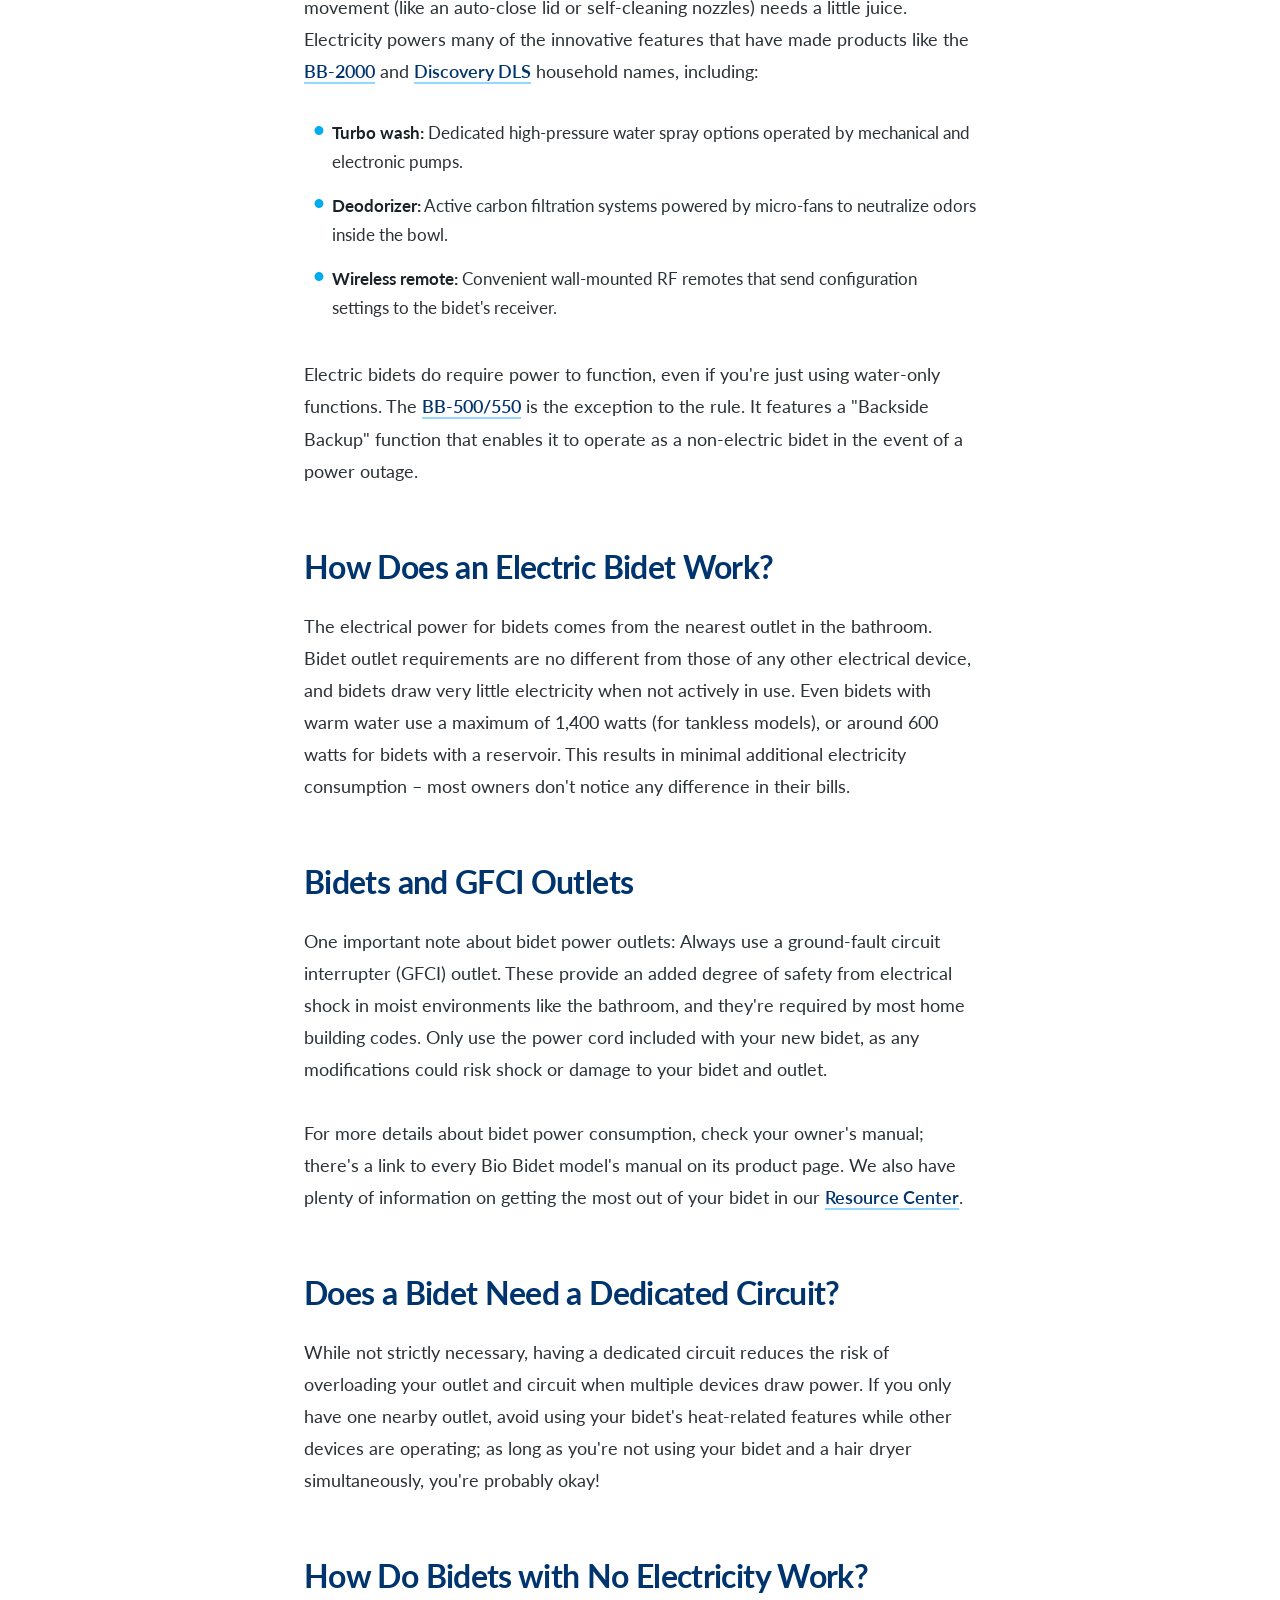
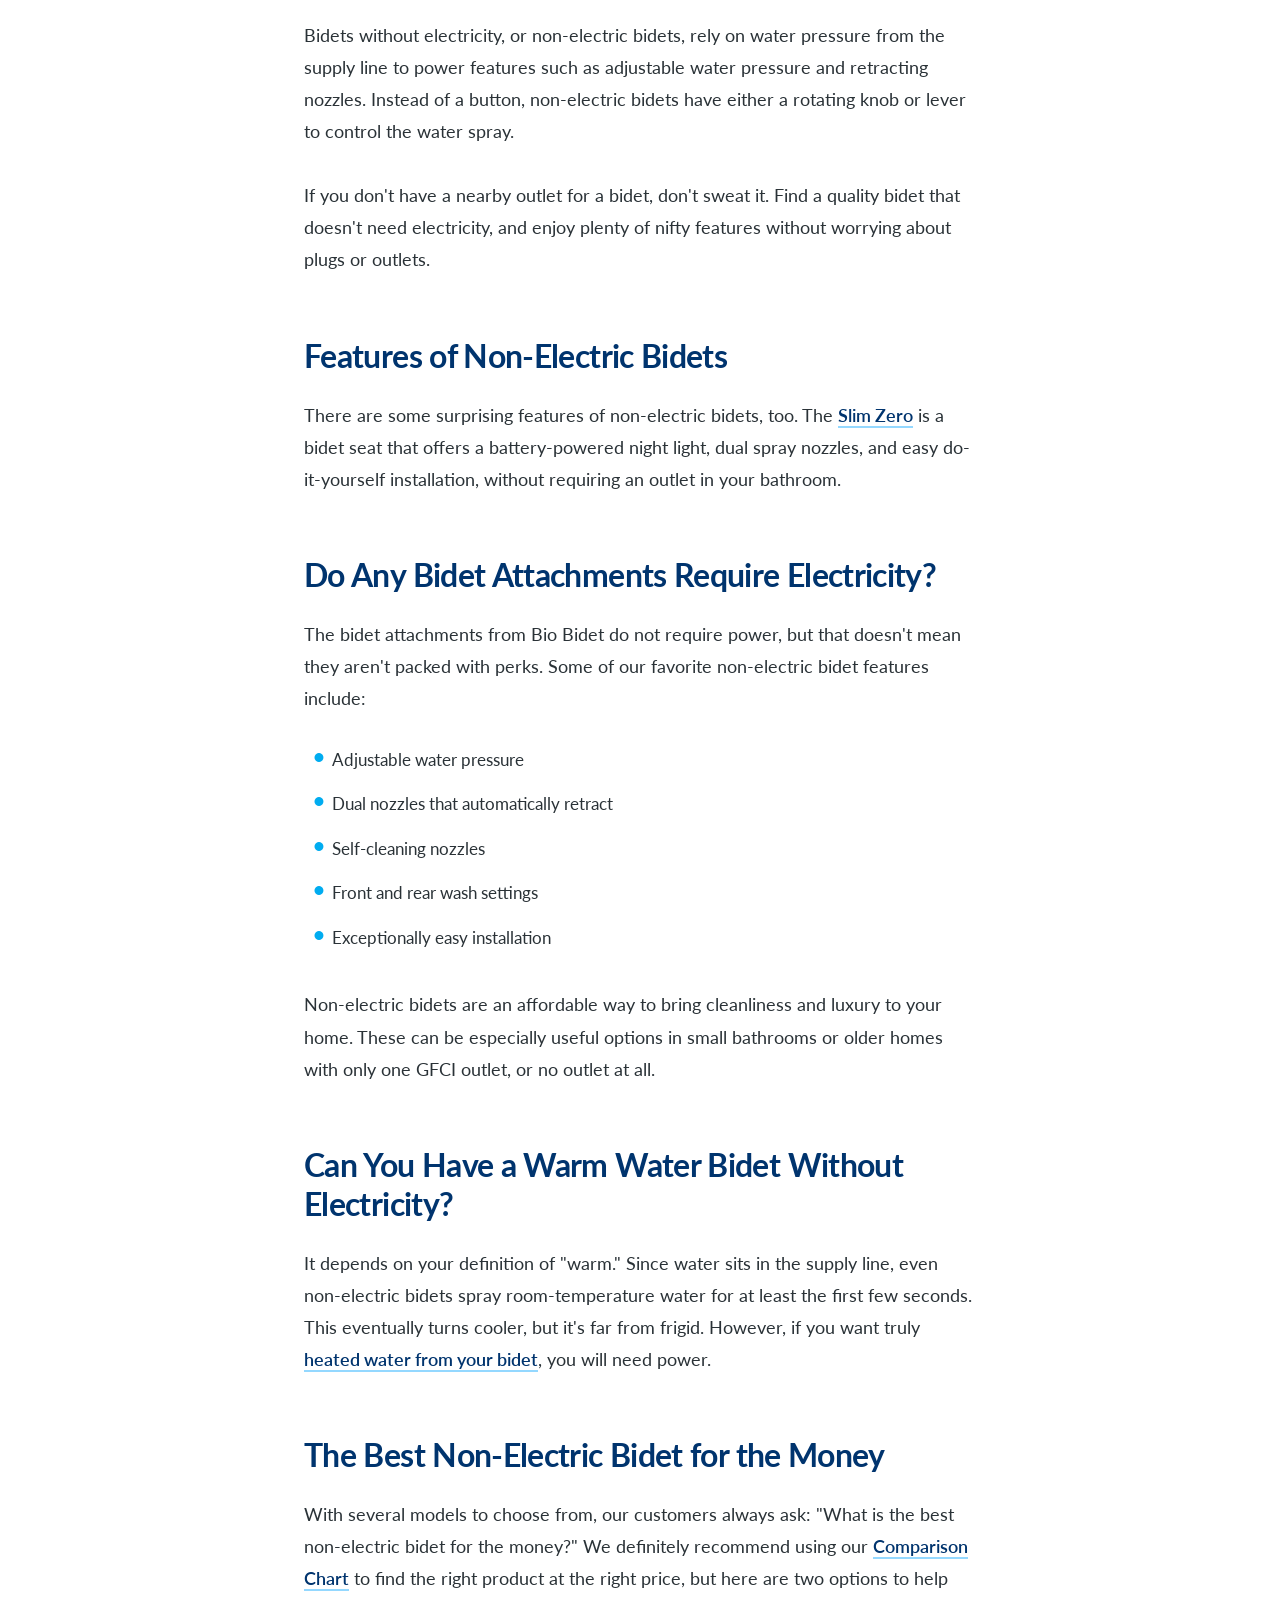
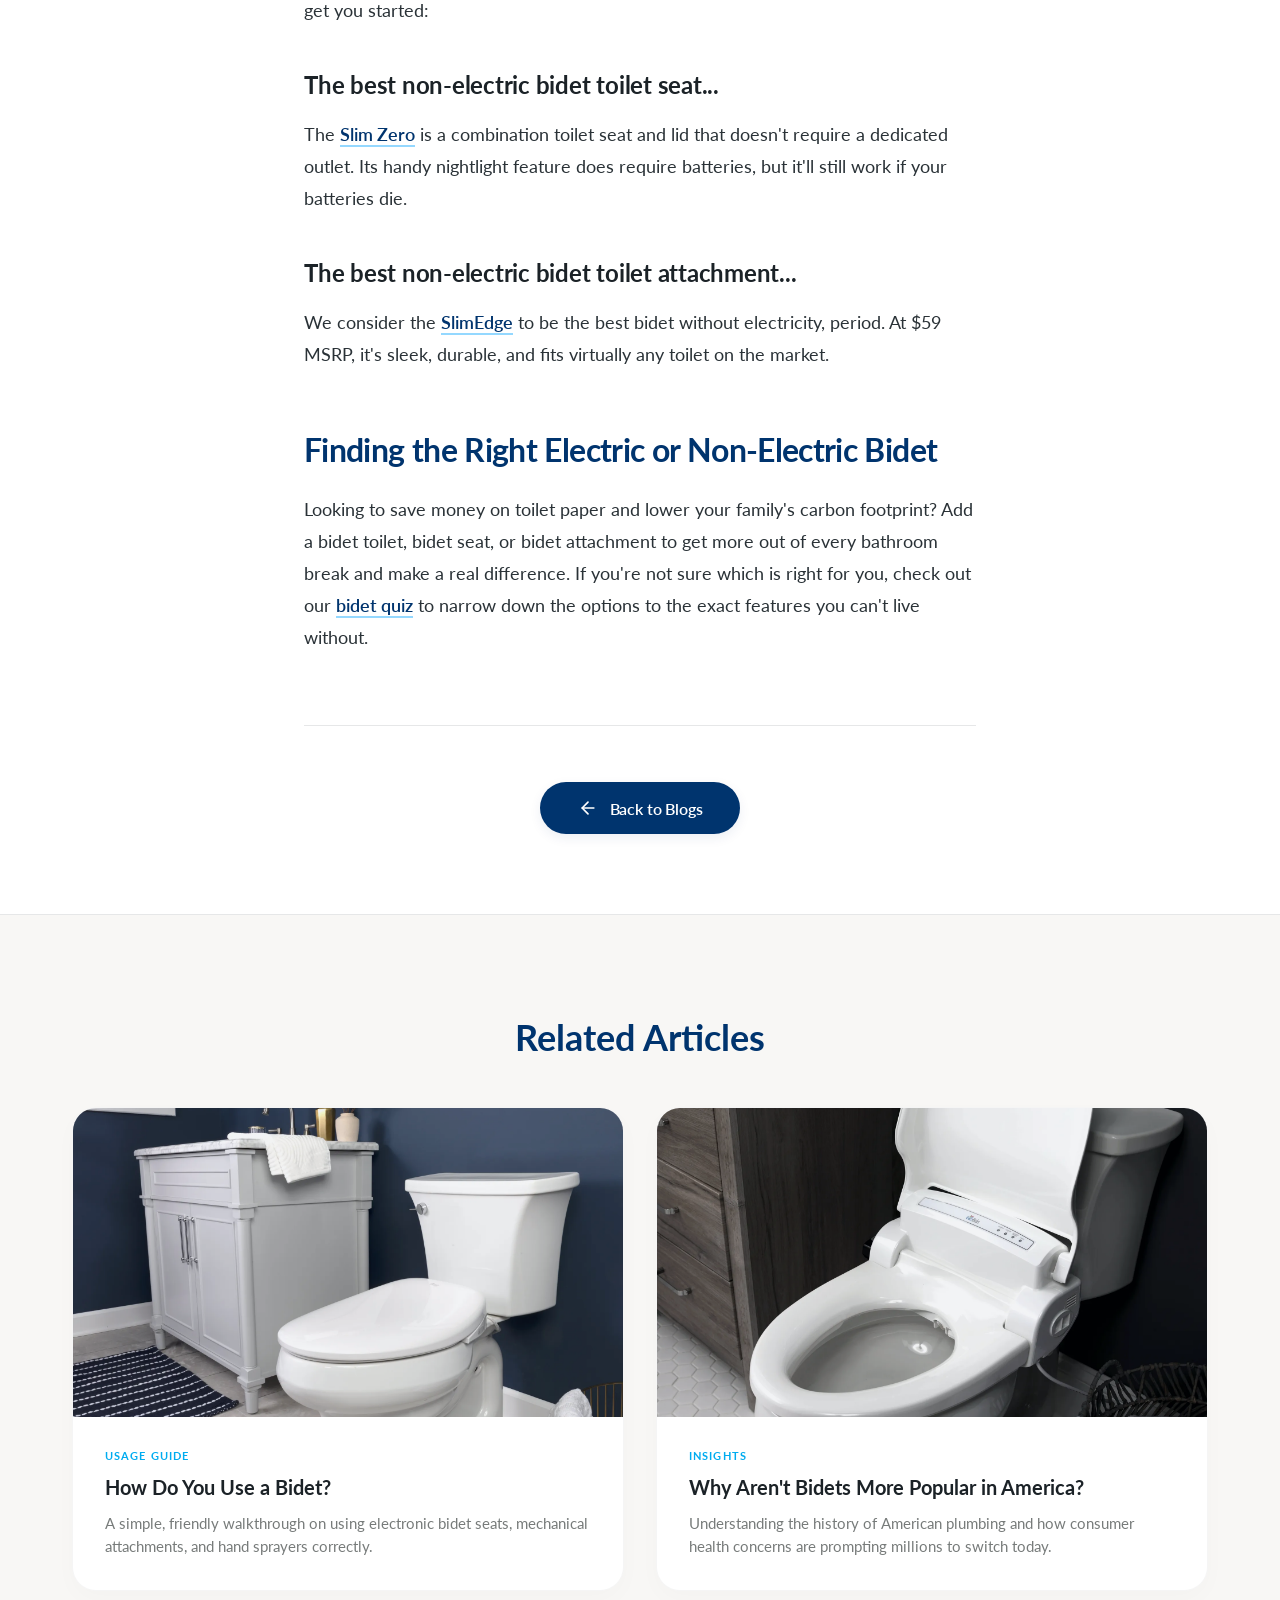
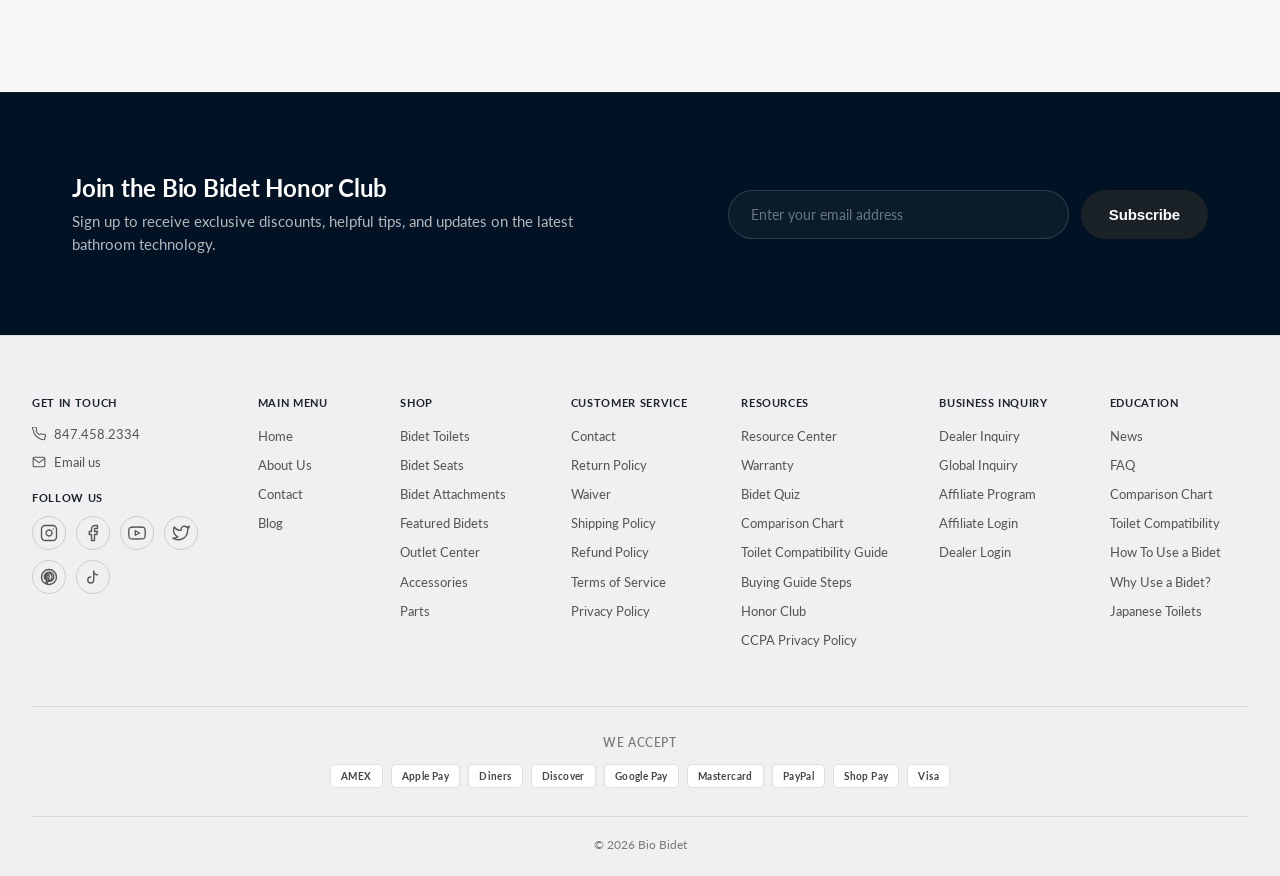
==== commit 7d4492b7: "feat: add promo strip above site header and update scroll transition behavior" ====
--- a/wireframes/blog/index.html
+++ b/wireframes/blog/index.html
@@ -19,9 +19,14 @@
 		/>
 	</head>
 	<body>
+		<!-- PROMO STRIP -->
+		<div class="promo-strip">
+			PAY YOUR WAY AT CHECKOUT WITH SHOP PAY, AFFIRM, PAYPAL, & MORE
+		</div>
+
 		<!-- HEADER -->
 		<header
-			class="site-header transparent-header"
+			class="site-header"
 			id="site-header"
 		>
 			<nav class="nav-inner">
--- a/wireframes/blog/styles.css
+++ b/wireframes/blog/styles.css
@@ -62,29 +62,48 @@
 /* ============================================================
    HEADER
    ============================================================ */
+/* ============================================================
+   PROMO STRIP & HEADER
+   ============================================================ */
+.promo-strip {
+    min-height: 40px;
+    padding: 8px 16px;
+    background: var(--navy-deep);
+    color: var(--white);
+    font-size: 14px;
+    font-weight: 700;
+    letter-spacing: 0.1em;
+    text-transform: uppercase;
+    display: flex;
+    align-items: center;
+    justify-content: center;
+    position: relative;
+    z-index: 1001;
+    border-bottom: 1px solid rgba(255, 255, 255, 0.05);
+    text-align: center;
+}
+
 .site-header {
     position: fixed;
-    top: 0; left: 0; right: 0;
+    top: 40px; left: 0; right: 0;
     z-index: 1000;
     background: var(--navy);
-    transition: background-color 0.4s var(--ease), box-shadow 0.4s var(--ease);
-}
-
-.site-header.transparent-header {
-    background: transparent;
-    box-shadow: none;
-}
-
-.site-header.transparent-header.scrolled {
-    background: var(--navy);
-    box-shadow: 0 2px 24px rgba(0, 0, 0, 0.35);
+    transition: top 0.35s var(--ease), background 0.35s var(--ease), box-shadow 0.35s var(--ease);
+}
+
+.site-header.scrolled {
+    top: 0;
+    background: rgba(0, 52, 110, 0.95);
+    backdrop-filter: blur(12px);
+    box-shadow: 0 4px 30px rgba(0, 0, 0, 0.25);
+    border-bottom: 1px solid rgba(255, 255, 255, 0.08);
 }
 
 .nav-inner {
     max-width: 1280px;
     margin: 0 auto;
     padding: 0 32px;
-    height: 72px;
+    height: 64px;
     display: flex;
     align-items: center;
     gap: 40px;
@@ -97,23 +116,23 @@
 }
 
 .nav-logo img {
-    height: 32px;
+    height: 36px;
     width: auto;
 }
 
 .nav-links {
     display: flex;
     align-items: center;
-    gap: 4px;
+    gap: 0;
     flex: 1;
 }
 
 .nav-links a {
-    font-size: 13px;
+    font-size: 14px;
     font-weight: 600;
-    letter-spacing: 0.06em;
+    letter-spacing: 0.04em;
     text-transform: uppercase;
-    color: rgba(255, 255, 255, 0.85);
+    color: rgba(255, 255, 255, 0.9);
     padding: 8px 14px;
     border-radius: 6px;
     white-space: nowrap;
@@ -247,7 +266,7 @@
     color: #fff;
     max-width: 860px;
     padding: 0 28px;
-    margin-top: 72px; /* Offset header height */
+    margin-top: 104px; /* Offset header height + promo strip */
 }
 
 .hero-eyebrow {
